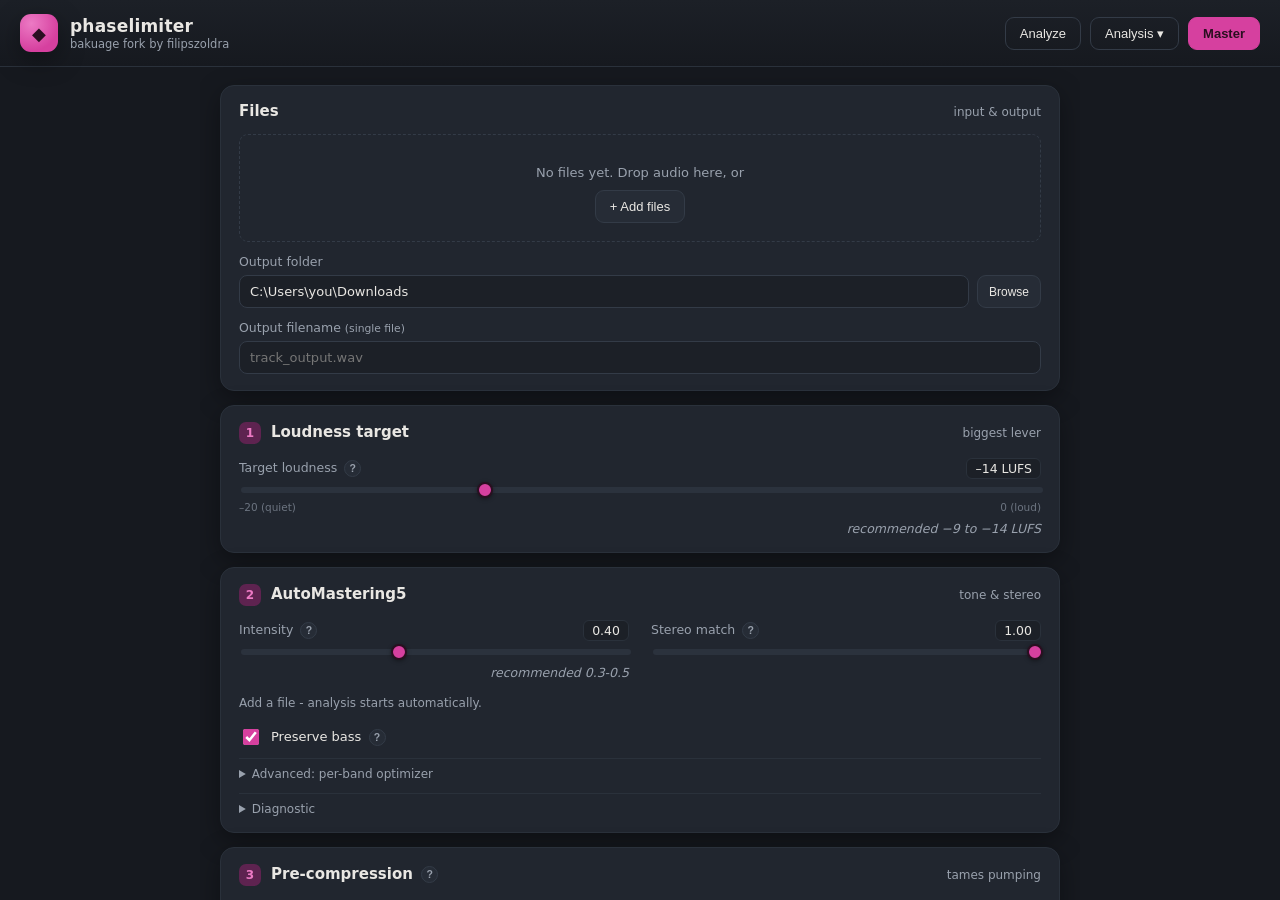
==== web/index.html @ cfd015ad "ui: Faza 6A - analysis EQ in card 2, drawer report, job results, help popovers - Card 2 (AutoMasteri" ====
<!DOCTYPE html>
<html lang="en">
<head>
  <meta charset="utf-8" />
  <meta name="viewport" content="width=device-width, initial-scale=1" />
  <title>phaselimiter</title>
  <link rel="stylesheet" href="app.css" />
</head>
<body>
  <header class="topbar">
    <div class="brand">
      <div class="logo">◆</div>
      <div>
        <h1>phaselimiter</h1>
        <p class="tagline">bakuage fork by filipszoldra</p>
      </div>
    </div>
    <div class="topbar-actions">
      <button id="analyzeBtn" class="btn ghost" title="Analyze a track and suggest settings">Analyze</button>
      <button id="analysisToggle" class="btn ghost">Analysis ▾</button>
      <button id="masterBtn" class="btn primary">Master</button>
    </div>
  </header>

  <div id="progressStrip" class="progress-strip hidden">
    <div class="progress-track"><div id="progressFill" class="progress-fill"></div></div>
    <span id="progressLabel" class="progress-label">Idle</span>
  </div>

  <main class="scroll">

    <!-- FILES -->
    <section class="card">
      <div class="card-head"><h2>Files</h2><span class="muted">input &amp; output</span></div>
      <div id="dropzone" class="dropzone">
        <div id="fileChips" class="chips"></div>
        <p id="dropHint" class="drop-hint">No files yet. Drop audio here, or</p>
        <button id="addFilesBtn" class="btn">+ Add files</button>
      </div>
      <div class="field-row">
        <label class="field grow">
          <span>Output folder</span>
          <div class="input-with-btn">
            <input id="outputDir" type="text" spellcheck="false" />
            <button id="browseDirBtn" class="btn small">Browse</button>
          </div>
        </label>
      </div>
      <div class="field-row">
        <label class="field grow">
          <span>Output filename <em class="muted">(single file)</em></span>
          <input id="outputName" type="text" placeholder="track_output.wav" spellcheck="false" />
        </label>
      </div>
    </section>

    <!-- 1 LOUDNESS -->
    <section class="card">
      <div class="card-head"><span class="step">1</span><h2>Loudness target</h2><span class="muted">biggest lever</span></div>
      <label class="field slider">
        <span class="slider-top"><span>Target loudness <button class="help" type="button" data-help="Integrated loudness the master aims for (LUFS). Louder (toward 0) drives the limiter harder, adding crunch/pumping. -9 to -14 is typical for streaming/club.">?</button></span> <output id="loudnessOut">–14 LUFS</output></span>
        <input id="loudness" type="range" min="-20" max="0" step="0.5" value="-14" />
        <span class="scale"><i>–20 (quiet)</i><i>0 (loud)</i></span>
        <span class="rec-hint">recommended −9 to −14 LUFS</span>
      </label>
    </section>

    <!-- 2 AUTOMASTERING5 -->
    <section class="card">
      <div class="card-head"><span class="step">2</span><h2>AutoMastering5</h2><span class="muted">tone &amp; stereo</span></div>
      <div class="grid2">
        <label class="field slider">
          <span class="slider-top"><span>Intensity <button class="help" type="button" data-help="How strongly AutoMastering5 reshapes tone and dynamics (0-1). Lower = gentler, less coloration. 0.3-0.5 is a good starting point for most music.">?</button></span> <output id="intensityOut">0.40</output></span>
          <input id="intensity" type="range" min="0" max="1" step="0.01" value="0.4" />
          <span class="rec-hint">recommended 0.3-0.5</span>
        </label>
        <label class="field slider">
          <span class="slider-top"><span>Stereo match <button class="help" type="button" data-help="How closely the stereo width matches the reference profile (0-1). 1 = full match, 0 = bypass stereo adjustment.">?</button></span> <output id="stereoOut">1.00</output></span>
          <input id="stereo" type="range" min="0" max="1" step="0.05" value="1" />
        </label>
      </div>

      <div id="analysisProgress" class="bar-indeterminate hidden"></div>
      <div id="analysisBandChart">
        <p class="muted" style="font-size:12px;margin:16px 0">Add a file - analysis starts automatically.</p>
      </div>
      <div id="analysisEqRow" class="hidden" style="margin-top:10px">
        <label class="check">
          <input id="analysisEqEnable" type="checkbox" />
          <span>Enable EQ correction <em class="muted">(applied between automastering &amp; limiter)</em></span>
        </label>
        <p id="analysisEqNote" class="muted" style="font-size:11px;margin:6px 0 0 25px">Blue = your target (drag per band). Red = your track. Applied as static gain after automastering.</p>
      </div>

      <label class="check"><input id="preserveBass" type="checkbox" checked /> <span>Preserve bass <button class="help" type="button" data-help="Applies perceptual weighting that protects low-frequency content from limiter-induced bass reduction. Keep ON for most music.">?</button></span></label>

      <details class="diag eq-adv">
        <summary>Advanced: per-band optimizer</summary>
        <div class="eq-block">
          <div class="eq-head">
            <span>Per-band EQ <em class="muted">drag dots (0-2, 1 = neutral)</em></span>
            <button id="eqReset" class="btn tiny">Reset</button>
          </div>
          <label class="field eq-mode-row">
            <span>Parameter affects</span>
            <select id="eqMode">
              <option value="oba" selected>Ceiling + transform</option>
              <option value="sufit">Ceiling only (limits pumping)</option>
              <option value="transformacja">Transform only (tonal level)</option>
            </select>
          </label>
          <div id="eqCurve"></div>
          <details class="diag">
            <summary>Per-band mode &amp; symmetry</summary>
            <label class="check"><input id="eqTransformSymmetric" type="checkbox" /> <span>Symmetric transform (also scales cuts - lowering may raise a cut band)</span></label>
            <div id="eqBandModes" class="eq-band-modes"></div>
          </details>
        </div>
      </details>

      <details class="diag">
        <summary>Diagnostic</summary>
        <label class="check"><input id="limiterOnly" type="checkbox" /> <span>Limiter only: bypass AutoMastering5 (isolate limiter artifacts)</span></label>
      </details>
    </section>

    <!-- 3 PRE-COMPRESSION -->
    <section class="card">
      <div class="card-head"><span class="step">3</span><h2>Pre-compression <button class="help" type="button" data-help="A gentle compressor applied before the phase limiter. It tames transient peaks early, reducing pumping in the final limiter stage. Higher threshold offset = less compression.">?</button></h2><span class="muted">tames pumping</span></div>
      <label class="check"><input id="precomp" type="checkbox" checked /> <span>Enabled</span></label>
      <div class="grid2">
        <label class="field slider">
          <span class="slider-top">Threshold offset <em class="muted">(above input track loudness)</em> <output id="precompThresholdOut">+6 dB</output></span>
          <input id="precompThreshold" type="range" min="0" max="18" step="0.5" value="6" />
        </label>
        <label class="field slider">
          <span class="slider-top">Window <output id="precompWindowOut">0.20 s</output></span>
          <input id="precompWindow" type="range" min="0.05" max="1" step="0.05" value="0.2" />
        </label>
      </div>
    </section>

    <!-- 4 PHASE LIMITER -->
    <section class="card">
      <div class="card-head"><span class="step">4</span><h2>Phase limiter</h2><span class="muted">the crunch stage</span></div>
      <div class="grid2">
        <label class="field">
          <span>Oversampling</span>
          <select id="oversample">
            <option value="1" selected>1× (fast)</option>
            <option value="2">2×</option>
            <option value="4">4× (cleanest)</option>
          </select>
        </label>
        <label class="field slider">
          <span class="slider-top">Quality (iterations) <output id="qualityOut">100</output></span>
          <input id="quality" type="range" min="40" max="400" step="10" value="100" />
        </label>
      </div>
    </section>

    <!-- 5 CEILING -->
    <section class="card">
      <div class="card-head"><span class="step">5</span><h2>Ceiling</h2><span class="muted">true-peak headroom</span></div>
      <label class="field slider">
        <span class="slider-top"><span>True-peak ceiling <button class="help" type="button" data-help="Maximum allowed true-peak level of the master. -1 dB gives 1 dB of headroom below 0 dBFS, preventing inter-sample clipping during lossy encode (MP3/AAC/streaming).">?</button></span> <output id="ceilingOut">-1.0 dB</output></span>
        <input id="ceiling" type="range" min="-3" max="0" step="0.1" value="-1" />
      </label>
    </section>

    <!-- 6 SECTION-AWARE -->
    <section class="card">
      <div class="card-head"><span class="step">6</span><h2>Section-aware mastering <button class="help" type="button" data-help="Detects quiet sections (intro, outro, breakdowns) and applies a gentler intensity to avoid over-compression in those parts. Uses crossfade to blend back into the main master.">?</button></h2><span class="muted">rescue quiet parts</span></div>
      <label class="check"><input id="sectionEnable" type="checkbox" /> <span>Re-render quiet sections gently</span></label>
      <div id="sectionsChart"></div>
      <div id="secPlayRow" class="sec-play-row hidden">
        <span id="secPlayheadTime" class="muted">Click timeline to place playhead</span>
        <button id="secPlayBtn" class="btn tiny">▶ Play from here</button>
      </div>
      <div id="spectrumPanel"></div>
      <div id="sectionsList"></div>
      <label class="field slider">
        <span class="slider-top">Section intensity <output id="sectionIntensityOut">0.25</output></span>
        <input id="sectionIntensity" type="range" min="0" max="1" step="0.05" value="0.25" />
      </label>
    </section>

    <!-- JOBS -->
    <section class="card">
      <div class="card-head"><h2>Queue</h2><span class="muted">mastering jobs</span></div>
      <div id="jobList" class="job-list"><p class="muted empty">No jobs yet.</p></div>
    </section>

  </main>

  <aside id="analysisDrawer" class="analysis-drawer hidden">
    <div class="drawer-head"><h2>Track analysis</h2><button id="analysisClose" class="btn ghost small">Close</button></div>
    <div id="analysisMetrics" class="ab-metrics hidden"></div>
    <img id="analysisSpectro" class="spectro hidden" alt="Spectrogram" />
  </aside>

  <script src="app.js"></script>
</body>
</html>
---- web/app.css ----
:root {
  --bg: #16191f;
  --bg-2: #1c2027;
  --card: #21262f;
  --card-2: #262c36;
  --line: #333b47;
  --line-soft: #2a313b;
  --text: #e9e7e3;
  --muted: #99a1ad;
  --accent: #d6409f;
  --accent-soft: #ec7ac4;
  --accent-dim: #5e2350;
  --ok: #6bbf73;
  --warn: #e0b341;
  --radius: 14px;
  --radius-sm: 9px;
  --shadow: 0 8px 26px rgba(0, 0, 0, 0.35);
  --font: ui-sans-serif, system-ui, -apple-system, "Segoe UI", Roboto, Helvetica, Arial, sans-serif;
}

* { box-sizing: border-box; }

html, body {
  margin: 0;
  height: 100%;
  background: var(--bg);
  color: var(--text);
  font-family: var(--font);
  font-size: 14px;
  -webkit-font-smoothing: antialiased;
}

body {
  display: flex;
  flex-direction: column;
  width: 100%;
  height: 100vh;
  overflow: hidden;
}

.hidden { display: none !important; }
.muted { color: var(--muted); font-weight: 400; }
em.muted { font-style: normal; font-size: 0.86em; }

/* ---------- top bar ---------- */
.topbar {
  display: flex;
  align-items: center;
  justify-content: space-between;
  padding: 14px 20px;
  background: linear-gradient(180deg, var(--bg-2), var(--bg));
  border-bottom: 1px solid var(--line-soft);
  flex: 0 0 auto;
}
.brand { display: flex; align-items: center; gap: 12px; }
.logo {
  width: 38px; height: 38px; border-radius: 11px;
  display: grid; place-items: center;
  background: radial-gradient(circle at 30% 25%, var(--accent-soft), var(--accent) 70%);
  color: #2a0f20; font-size: 18px; box-shadow: var(--shadow);
}
.brand h1 { margin: 0; font-size: 17px; letter-spacing: 0.2px; }
.tagline { margin: 1px 0 0; font-size: 11.5px; color: var(--muted); }
.topbar-actions { display: flex; gap: 9px; }

/* ---------- buttons ---------- */
.btn {
  appearance: none; border: 1px solid var(--line);
  background: var(--card-2); color: var(--text);
  padding: 8px 14px; border-radius: 9px; font-size: 13px;
  cursor: pointer; transition: background .15s, border-color .15s, transform .05s;
}
.btn:hover { background: #2c333e; border-color: #3c4552; }
.btn:active { transform: translateY(1px); }
.btn.primary { background: var(--accent); border-color: var(--accent); color: #2a0f20; font-weight: 600; }
.btn.primary:hover { background: var(--accent-soft); }
.btn.ghost { background: transparent; }
.btn.small { padding: 6px 11px; font-size: 12px; }
.btn.tiny { padding: 3px 9px; font-size: 11px; }
.btn:disabled { opacity: .5; cursor: default; }

/* ---------- progress strip ---------- */
.progress-strip {
  display: flex; align-items: center; gap: 12px;
  padding: 9px 20px; background: var(--bg-2);
  border-bottom: 1px solid var(--line-soft); flex: 0 0 auto;
}
.progress-track { flex: 1; height: 7px; background: #2b323d; border-radius: 99px; overflow: hidden; }
.progress-fill { height: 100%; width: 0%; border-radius: 99px;
  background: linear-gradient(90deg, var(--accent), var(--accent-soft)); transition: width .25s; }
.progress-label { font-size: 12px; color: var(--muted); min-width: 180px; text-align: right; }

/* ---------- layout ---------- */
.scroll { flex: 1; min-height: 0; overflow-y: auto; padding: 18px 20px 60px;
  display: flex; flex-direction: column; gap: 14px; max-width: 880px; width: 100%; margin: 0 auto; }

.card {
  background: var(--card); border: 1px solid var(--line-soft);
  border-radius: var(--radius); padding: 16px 18px; box-shadow: var(--shadow);
}
.card-head { display: flex; align-items: baseline; gap: 10px; margin-bottom: 14px; }
.card-head h2 { margin: 0; font-size: 15px; font-weight: 600; }
.card-head .muted { font-size: 12px; margin-left: auto; }
.step {
  width: 22px; height: 22px; border-radius: 7px; flex: 0 0 auto;
  display: grid; place-items: center; font-size: 12px; font-weight: 700;
  background: var(--accent-dim); color: var(--accent-soft);
}

/* ---------- fields ---------- */
.field { display: flex; flex-direction: column; gap: 6px; }
.field > span { font-size: 12.5px; color: var(--muted); }
.field.grow { flex: 1; }
.field-row { display: flex; gap: 14px; margin-top: 12px; }
.grid2 { display: grid; grid-template-columns: 1fr 1fr; gap: 16px 22px; }

input[type="text"], select {
  background: var(--bg-2); border: 1px solid var(--line); color: var(--text);
  padding: 8px 10px; border-radius: 8px; font-size: 13px; font-family: var(--font); width: 100%;
}
input[type="text"]:focus, select:focus { outline: none; border-color: var(--accent); }
.input-with-btn { display: flex; gap: 8px; }
.input-with-btn input { flex: 1; }

/* sliders */
.field.slider .slider-top { display: flex; justify-content: space-between; align-items: center; }
.field.slider output { color: var(--text); font-variant-numeric: tabular-nums; font-size: 12.5px;
  background: var(--bg-2); padding: 2px 8px; border-radius: 6px; border: 1px solid var(--line-soft); }
.field.slider .scale { display: flex; justify-content: space-between; font-size: 10.5px; color: #6c7480; }
.field.slider .scale i { font-style: normal; }

input[type="range"] { -webkit-appearance: none; appearance: none; width: 100%; height: 6px;
  background: #2b323d; border-radius: 99px; cursor: pointer; }
input[type="range"]::-webkit-slider-thumb { -webkit-appearance: none; appearance: none;
  width: 16px; height: 16px; border-radius: 50%; background: var(--accent);
  border: 2px solid #2a0f20; box-shadow: 0 1px 4px rgba(0,0,0,.4); }
input[type="range"]::-webkit-slider-thumb:hover { background: var(--accent-soft); }

/* checkbox */
.check { display: flex; align-items: center; gap: 9px; font-size: 13px; margin: 10px 0 2px; cursor: pointer; }
.check input { width: 16px; height: 16px; accent-color: var(--accent); }

details.diag { margin-top: 12px; border-top: 1px solid var(--line-soft); padding-top: 8px; }
details.diag summary { cursor: pointer; color: var(--muted); font-size: 12px; }

/* ---------- files ---------- */
.dropzone { border: 1.5px dashed var(--line); border-radius: var(--radius-sm);
  padding: 18px; text-align: center; transition: border-color .15s, background .15s; }
.dropzone.drag { border-color: var(--accent); background: rgba(214,64,159,.08); }
.drop-hint { color: var(--muted); font-size: 13px; margin: 0 0 10px; }
.chips { display: flex; flex-wrap: wrap; gap: 8px; justify-content: center; margin-bottom: 12px; }
.chip { display: inline-flex; align-items: center; gap: 8px; background: var(--card-2);
  border: 1px solid var(--line); border-radius: 99px; padding: 5px 6px 5px 12px; font-size: 12.5px; }
.chip button { border: none; background: #39414d; color: var(--text); width: 18px; height: 18px;
  border-radius: 50%; cursor: pointer; line-height: 1; font-size: 12px; }
.chip button:hover { background: var(--accent); color: #2a0f20; }

/* ---------- EQ block ---------- */
.eq-block { margin: 16px 0 6px; }
.eq-head { display: flex; justify-content: space-between; align-items: center; font-size: 12.5px; color: var(--muted); margin-bottom: 8px; }

/* EQ target mode (ceiling vs transform) */
.eq-mode-row { flex-direction: row; align-items: center; gap: 10px; margin-bottom: 10px; }
.eq-mode-row > span { flex: 0 0 auto; }
.eq-mode-row select { flex: 1; }
details.eq-adv { margin-top: 10px; }
.eq-band-modes { display: grid; grid-template-columns: repeat(3, 1fr); gap: 6px 12px; margin-top: 10px; }
.eq-band-mode { display: flex; align-items: center; justify-content: space-between; gap: 6px; font-size: 11.5px; color: var(--muted); margin: 0; cursor: default; }
.eq-band-mode > span { flex: 0 0 auto; }
.eq-band-mode select { flex: 1; min-width: 0; padding: 4px 6px; font-size: 11px; }

/* SVG EQ curve */
.eq-svg { display: block; width: 100%; height: auto; overflow: visible; user-select: none; }
.eq-guide { fill: none; stroke: var(--line-soft); stroke-width: 1; }
.eq-neutral { stroke: var(--accent-dim); stroke-dasharray: 5 3; stroke-width: 1.5; }
.eq-area { stroke: none; fill: var(--accent-dim); opacity: 0.4; }
.eq-curve { fill: none; stroke: var(--accent); stroke-width: 2.5; stroke-linejoin: round; stroke-linecap: round; }
.eq-hit { fill: white; fill-opacity: 0; cursor: ns-resize; }
.eq-dot { fill: var(--accent); stroke: #2a0f20; stroke-width: 2; pointer-events: none; }
.eq-dot.active { fill: var(--accent-soft); }
.eq-val { font-size: 10px; text-anchor: middle; dominant-baseline: auto; fill: var(--text);
  font-weight: 600; font-family: var(--font); pointer-events: none; }
.eq-band-label { font-size: 9.5px; text-anchor: middle; dominant-baseline: auto; fill: var(--muted);
  font-family: var(--font); pointer-events: none; }
.eq-hz { font-size: 8.5px; fill: #4a5260; }
.eq-scale { font-size: 9px; text-anchor: start; dominant-baseline: middle; fill: #4a5260;
  font-family: var(--font); pointer-events: none; }

/* ---------- sections chart (Phase D) ---------- */
#sectionsChart { margin: 12px 0; }
.sec-svg { display: block; width: 100%; height: auto; user-select: none; }
.sec-bg { fill: var(--bg-2); }
.sec-placeholder-bg { fill: none; stroke: var(--line); stroke-width: 1; stroke-dasharray: 5 4; }
.sec-guide { fill: none; stroke: var(--line-soft); stroke-width: 1; }
.sec-guide-label { font-size: 9px; text-anchor: end; dominant-baseline: middle; fill: #4a5260; font-family: var(--font); pointer-events: none; }
.sec-time-label { font-size: 9px; text-anchor: middle; dominant-baseline: auto; fill: #4a5260; font-family: var(--font); pointer-events: none; }
.sec-curve { fill: none; stroke: var(--accent); stroke-width: 1.5; opacity: 0.8; }
.sec-shade { fill: var(--accent); opacity: 0.18; pointer-events: none; }
.sec-line { stroke: var(--accent); stroke-width: 1.5; stroke-dasharray: 4 3; pointer-events: none; }
.sec-handle { fill: var(--accent); stroke: #2a0f20; stroke-width: 2; pointer-events: none; }
.sec-handle.active { fill: var(--accent-soft); }
.sec-hit { fill: rgba(0,0,0,0); cursor: ew-resize; }
.sec-empty { font-size: 11px; text-anchor: middle; dominant-baseline: middle; fill: #4a5260; font-family: var(--font); }
.sec-playhead { stroke: #fff; stroke-width: 1.5; opacity: 0.7; pointer-events: none; }

/* ---------- section list ---------- */
.sec-table { width: 100%; border-collapse: collapse; margin-top: 8px; font-size: 12px; }
.sec-table td { padding: 3px 4px; vertical-align: middle; }
.sec-num { color: var(--muted); width: 18px; text-align: right; }
.sec-dur { width: 36px; text-align: right; }
.sec-time-input { background: var(--bg-2); border: 1px solid var(--line); border-radius: 4px; color: var(--text); font-size: 12px; font-family: var(--font); width: 54px; padding: 2px 5px; text-align: center; }
.sec-time-input:focus { outline: none; border-color: var(--accent); }
.sec-play-row { display: flex; align-items: center; gap: 10px; margin-top: 6px; font-size: 12px; }

/* ---------- jobs ---------- */
.job-list { display: flex; flex-direction: column; gap: 9px; }
.job-list .empty { text-align: center; padding: 10px; }
.job { background: var(--card-2); border: 1px solid var(--line-soft); border-radius: var(--radius-sm); padding: 11px 13px; }
.job-top { display: flex; justify-content: space-between; align-items: center; gap: 10px; }
.job-name { font-size: 13px; font-weight: 600; overflow: hidden; text-overflow: ellipsis; white-space: nowrap; }
.job-status { font-size: 11.5px; padding: 2px 9px; border-radius: 99px; background: #333b47; color: var(--muted); flex: 0 0 auto; }
.job-status.processing { background: var(--accent-dim); color: var(--accent-soft); }
.job-status.succeeded { background: rgba(107,191,115,.18); color: var(--ok); }
.job-status.failed { background: rgba(224,90,90,.18); color: #e57373; }
.job-out { font-size: 11px; color: var(--muted); margin: 4px 0 0; overflow: hidden; text-overflow: ellipsis; white-space: nowrap; }
.job-bar { height: 5px; background: #2b323d; border-radius: 99px; overflow: hidden; margin-top: 9px; }
.job-bar > div { height: 100%; width: 0%; background: linear-gradient(90deg, var(--accent), var(--accent-soft)); transition: width .25s; }

/* ---------- analysis band chart ---------- */
.ab-svg { display: block; width: 100%; height: auto; user-select: none; }
.ab-guide { fill: none; stroke: var(--line-soft); stroke-width: 1; }
.ab-scale { font-size: 9px; text-anchor: end; dominant-baseline: middle; fill: #4a5260; font-family: var(--font); pointer-events: none; }
.ab-band-label { font-size: 9px; text-anchor: middle; dominant-baseline: auto; fill: var(--muted); font-family: var(--font); pointer-events: none; }
.ab-curve-input  { fill: none; stroke: #e05555; stroke-width: 2; stroke-linejoin: round; stroke-linecap: round; }
.ab-dot-input    { fill: #e05555; pointer-events: none; }
.ab-curve-target { fill: none; stroke: var(--accent); stroke-width: 2; stroke-linejoin: round; stroke-linecap: round; }
.ab-dot-target   { fill: var(--accent); stroke: #2a0f20; stroke-width: 2; pointer-events: none; }
.ab-dot-target.active { fill: var(--accent-soft); }
.ab-dot-hit      { fill: rgba(0,0,0,0); cursor: ns-resize; }
.ab-delta        { font-size: 9.5px; text-anchor: middle; dominant-baseline: auto; font-weight: 600; font-family: var(--font); pointer-events: none; }
.ab-delta.pos    { fill: var(--accent-soft); }
.ab-delta.neg    { fill: #e05555; }
.ab-metrics { display: flex; gap: 14px; font-size: 12px; margin-bottom: 10px; flex-wrap: wrap; }
.ab-metrics span { color: var(--muted); }
.ab-metrics strong { color: var(--text); }

/* ---------- analysis drawer ---------- */
.analysis-drawer { position: fixed; right: 0; top: 0; bottom: 0; width: 380px; background: var(--bg-2);
  border-left: 1px solid var(--line); padding: 18px; box-shadow: -10px 0 30px rgba(0,0,0,.4); overflow-y: auto; }
.drawer-head { display: flex; justify-content: space-between; align-items: center; margin-bottom: 12px; }
.drawer-head h2 { margin: 0; font-size: 15px; }

/* ---------- help button + popover ---------- */
.help {
  appearance: none; border: 1px solid var(--line); background: var(--card-2); color: var(--muted);
  width: 17px; height: 17px; border-radius: 50%; font-size: 10.5px; font-weight: 700;
  cursor: pointer; padding: 0; line-height: 1; display: inline-flex; align-items: center;
  justify-content: center; vertical-align: middle; margin-left: 3px; flex-shrink: 0;
}
.help:hover { border-color: var(--accent); color: var(--accent); background: var(--accent-dim); }

.help-pop {
  position: fixed; z-index: 9999; max-width: 240px;
  padding: 9px 12px; background: var(--card-2); border: 1px solid var(--line);
  border-radius: 9px; font-size: 12px; color: var(--text);
  box-shadow: 0 4px 18px rgba(0,0,0,.55); line-height: 1.5; pointer-events: none;
}

/* ---------- rec-hint ---------- */
.rec-hint {
  font-size: 10.5px; color: var(--muted); display: block;
  margin-top: 2px; text-align: right; font-style: italic;
}

/* ---------- indeterminate progress bar ---------- */
.bar-indeterminate {
  height: 4px; background: var(--bg-2); border-radius: 99px;
  overflow: hidden; margin-bottom: 10px;
}
.bar-indeterminate::after {
  content: ""; display: block; height: 100%; width: 38%;
  background: linear-gradient(90deg, var(--accent), var(--accent-soft));
  border-radius: 99px; animation: bar-slide 1.2s ease-in-out infinite;
}
@keyframes bar-slide {
  0%   { transform: translateX(-160%); }
  100% { transform: translateX(380%); }
}

/* ---------- job result panel ---------- */
.job-result { margin-top: 10px; padding-top: 10px; border-top: 1px solid var(--line-soft); }
.job-result-head {
  display: flex; align-items: center; gap: 8px; cursor: pointer;
  font-size: 12px; color: var(--muted); user-select: none;
}
.job-result-head:hover { color: var(--text); }
.job-result-toggle { font-size: 10px; }
.job-result-body { margin-top: 8px; }
.job-result-metrics { display: flex; flex-wrap: wrap; gap: 4px 14px; font-size: 12px; }
.job-result-metrics span { color: var(--muted); }
.job-result-metrics strong { color: var(--text); }

/* ---------- spectrogram image ---------- */
.spectro { display: block; width: 100%; border-radius: 6px; margin-top: 10px; }
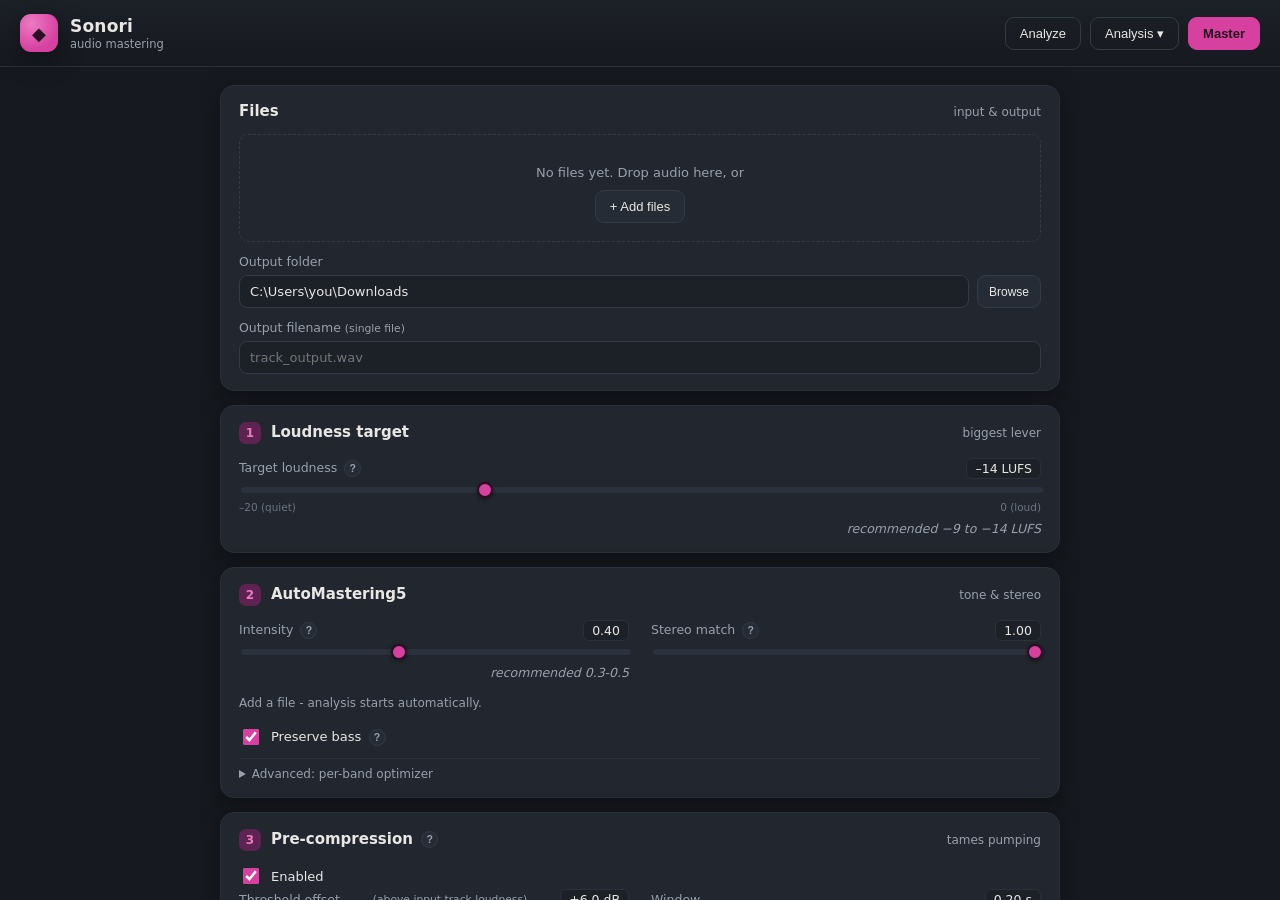
==== commit 2941af2a: "feat: rebrand to Sonori, remove Limiter Only, min-instances 0, favicon, GitHub links - Rebrand: titl" ====
--- a/web/index.html
+++ b/web/index.html
@@ -3,24 +3,32 @@
 <head>
   <meta charset="utf-8" />
   <meta name="viewport" content="width=device-width, initial-scale=1" />
-  <title>phaselimiter</title>
+  <title>Sonori</title>
+  <link rel="icon" type="image/svg+xml" href="/favicon.svg">
+  <meta property="og:title" content="Sonori - audio mastering">
+  <meta property="og:description" content="Upload your track, get a professionally mastered WAV in minutes.">
+  <meta name="twitter:card" content="summary">
   <link rel="stylesheet" href="app.css" />
 </head>
+<input id="fileInput" type="file" multiple accept="audio/*,.wav,.mp3,.flac,.aac,.m4a,.ogg,.aiff,.aif" style="display:none">
 <body>
   <header class="topbar">
     <div class="brand">
       <div class="logo">◆</div>
       <div>
-        <h1>phaselimiter</h1>
-        <p class="tagline">bakuage fork by filipszoldra</p>
+        <h1>Sonori</h1>
+        <p class="tagline">audio mastering</p>
       </div>
     </div>
     <div class="topbar-actions">
+      <a id="docsLink" href="/docs/" class="btn ghost" target="_blank" title="Documentation" style="display:none">Docs</a>
       <button id="analyzeBtn" class="btn ghost" title="Analyze a track and suggest settings">Analyze</button>
       <button id="analysisToggle" class="btn ghost">Analysis ▾</button>
       <button id="masterBtn" class="btn primary">Master</button>
     </div>
   </header>
+
+  <div id="analysisProgress" class="bar-indeterminate analysis-progress-top hidden"></div>
 
   <div id="progressStrip" class="progress-strip hidden">
     <div class="progress-track"><div id="progressFill" class="progress-fill"></div></div>
@@ -80,7 +88,6 @@
         </label>
       </div>
 
-      <div id="analysisProgress" class="bar-indeterminate hidden"></div>
       <div id="analysisBandChart">
         <p class="muted" style="font-size:12px;margin:16px 0">Add a file - analysis starts automatically.</p>
       </div>
@@ -89,7 +96,7 @@
           <input id="analysisEqEnable" type="checkbox" />
           <span>Enable EQ correction <em class="muted">(applied between automastering &amp; limiter)</em></span>
         </label>
-        <p id="analysisEqNote" class="muted" style="font-size:11px;margin:6px 0 0 25px">Blue = your target (drag per band). Red = your track. Applied as static gain after automastering.</p>
+        <p id="analysisEqNote" class="muted" style="font-size:11px;margin:6px 0 0 25px">Red = your track. Drag the pink curve per band (up to +/-12 dB) to set your EQ move. The dashed red curve and red fill show the predicted result (your move scaled by intensity, capped at +/-6 dB).</p>
       </div>
 
       <label class="check"><input id="preserveBass" type="checkbox" checked /> <span>Preserve bass <button class="help" type="button" data-help="Applies perceptual weighting that protects low-frequency content from limiter-induced bass reduction. Keep ON for most music.">?</button></span></label>
@@ -98,7 +105,7 @@
         <summary>Advanced: per-band optimizer</summary>
         <div class="eq-block">
           <div class="eq-head">
-            <span>Per-band EQ <em class="muted">drag dots (0-2, 1 = neutral)</em></span>
+            <span>Per-band EQ <em class="muted">drag dots (0-2, 1 = neutral)</em> <button class="help" type="button" data-help="Each dot scales AutoMastering5 per frequency band. Above 1 = allow more processing in that band; below 1 = restrict it. Ceiling mode limits pumping; Transform mode adjusts tonal level. Double-click a dot to reset it.">?</button></span>
             <button id="eqReset" class="btn tiny">Reset</button>
           </div>
           <label class="field eq-mode-row">
@@ -118,10 +125,6 @@
         </div>
       </details>
 
-      <details class="diag">
-        <summary>Diagnostic</summary>
-        <label class="check"><input id="limiterOnly" type="checkbox" /> <span>Limiter only: bypass AutoMastering5 (isolate limiter artifacts)</span></label>
-      </details>
     </section>
 
     <!-- 3 PRE-COMPRESSION -->
@@ -142,7 +145,7 @@
 
     <!-- 4 PHASE LIMITER -->
     <section class="card">
-      <div class="card-head"><span class="step">4</span><h2>Phase limiter</h2><span class="muted">the crunch stage</span></div>
+      <div class="card-head"><span class="step">4</span><h2>Phase limiter <button class="help" type="button" data-help="Iterative FFT optimizer that limits peaks with minimal audible error. More iterations = fewer artifacts but slower. Oversampling reduces aliasing at cost of CPU/RAM. Raise quality to 200-400 for a final master.">?</button></h2><span class="muted">the crunch stage</span></div>
       <div class="grid2">
         <label class="field">
           <span>Oversampling</span>
@@ -170,9 +173,13 @@
 
     <!-- 6 SECTION-AWARE -->
     <section class="card">
-      <div class="card-head"><span class="step">6</span><h2>Section-aware mastering <button class="help" type="button" data-help="Detects quiet sections (intro, outro, breakdowns) and applies a gentler intensity to avoid over-compression in those parts. Uses crossfade to blend back into the main master.">?</button></h2><span class="muted">rescue quiet parts</span></div>
-      <label class="check"><input id="sectionEnable" type="checkbox" /> <span>Re-render quiet sections gently</span></label>
+      <div class="card-head"><span class="step">6</span><h2>Section-aware mastering <button class="help" type="button" data-help="In marked sections, the AutoMastering5 result is blended toward the dry (unprocessed) signal. Section intensity sets blend strength: 0 = fully dry, 1 = full processing. A 1s raised-cosine ramp at each boundary prevents clicks.">?</button></h2><span class="muted">blend quiet parts</span></div>
+      <label class="check"><input id="sectionEnable" type="checkbox" /> <span>Blend quiet sections toward dry signal</span></label>
       <div id="sectionsChart"></div>
+      <div id="secAddRow" class="sec-add-row hidden">
+        <button id="addSectionBtn" class="btn tiny">+ Draw section</button>
+        <span id="addSectionHint" class="muted"></span>
+      </div>
       <div id="secPlayRow" class="sec-play-row hidden">
         <span id="secPlayheadTime" class="muted">Click timeline to place playhead</span>
         <button id="secPlayBtn" class="btn tiny">▶ Play from here</button>
@@ -180,8 +187,8 @@
       <div id="spectrumPanel"></div>
       <div id="sectionsList"></div>
       <label class="field slider">
-        <span class="slider-top">Section intensity <output id="sectionIntensityOut">0.25</output></span>
-        <input id="sectionIntensity" type="range" min="0" max="1" step="0.05" value="0.25" />
+        <span class="slider-top">Section intensity <output id="sectionIntensityOut">0.75</output></span>
+        <input id="sectionIntensity" type="range" min="0" max="1" step="0.05" value="0.75" />
       </label>
     </section>
 
@@ -196,8 +203,13 @@
   <aside id="analysisDrawer" class="analysis-drawer hidden">
     <div class="drawer-head"><h2>Track analysis</h2><button id="analysisClose" class="btn ghost small">Close</button></div>
     <div id="analysisMetrics" class="ab-metrics hidden"></div>
-    <img id="analysisSpectro" class="spectro hidden" alt="Spectrogram" />
+    <div id="analysisSpectro" class="hidden"></div>
   </aside>
+
+  <div id="spectroLightbox" class="hidden">
+    <button id="spectroLightboxClose" type="button" aria-label="Close">×</button>
+    <div id="spectroLightboxContent"></div>
+  </div>
 
   <script src="app.js"></script>
 </body>
--- a/web/app.css
+++ b/web/app.css
@@ -172,9 +172,9 @@
 /* SVG EQ curve */
 .eq-svg { display: block; width: 100%; height: auto; overflow: visible; user-select: none; }
 .eq-guide { fill: none; stroke: var(--line-soft); stroke-width: 1; }
-.eq-neutral { stroke: var(--accent-dim); stroke-dasharray: 5 3; stroke-width: 1.5; }
+.eq-neutral { stroke: var(--muted); stroke-dasharray: 4 3; stroke-width: 1.5; opacity: 0.5; }
 .eq-area { stroke: none; fill: var(--accent-dim); opacity: 0.4; }
-.eq-curve { fill: none; stroke: var(--accent); stroke-width: 2.5; stroke-linejoin: round; stroke-linecap: round; }
+.eq-curve { fill: none; stroke: var(--accent); stroke-width: 2; stroke-linejoin: round; stroke-linecap: round; }
 .eq-hit { fill: white; fill-opacity: 0; cursor: ns-resize; }
 .eq-dot { fill: var(--accent); stroke: #2a0f20; stroke-width: 2; pointer-events: none; }
 .eq-dot.active { fill: var(--accent-soft); }
@@ -211,6 +211,9 @@
 .sec-time-input { background: var(--bg-2); border: 1px solid var(--line); border-radius: 4px; color: var(--text); font-size: 12px; font-family: var(--font); width: 54px; padding: 2px 5px; text-align: center; }
 .sec-time-input:focus { outline: none; border-color: var(--accent); }
 .sec-play-row { display: flex; align-items: center; gap: 10px; margin-top: 6px; font-size: 12px; }
+.sec-add-row { display: flex; align-items: center; gap: 8px; margin-top: 6px; font-size: 11px; }
+.sec-svg.draw-mode { cursor: crosshair; }
+.sec-drawing { fill: var(--accent); opacity: 0.35; }
 
 /* ---------- jobs ---------- */
 .job-list { display: flex; flex-direction: column; gap: 9px; }
@@ -223,6 +226,9 @@
 .job-status.succeeded { background: rgba(107,191,115,.18); color: var(--ok); }
 .job-status.failed { background: rgba(224,90,90,.18); color: #e57373; }
 .job-out { font-size: 11px; color: var(--muted); margin: 4px 0 0; overflow: hidden; text-overflow: ellipsis; white-space: nowrap; }
+.job-out-failed { white-space: pre-wrap; overflow: visible; max-height: 6em; overflow-y: auto; text-overflow: unset; }
+.job-download-link { color: var(--accent-soft); text-decoration: none; font-weight: 500; }
+.job-download-link:hover { color: var(--accent); text-decoration: underline; }
 .job-bar { height: 5px; background: #2b323d; border-radius: 99px; overflow: hidden; margin-top: 9px; }
 .job-bar > div { height: 100%; width: 0%; background: linear-gradient(90deg, var(--accent), var(--accent-soft)); transition: width .25s; }
 
@@ -231,22 +237,29 @@
 .ab-guide { fill: none; stroke: var(--line-soft); stroke-width: 1; }
 .ab-scale { font-size: 9px; text-anchor: end; dominant-baseline: middle; fill: #4a5260; font-family: var(--font); pointer-events: none; }
 .ab-band-label { font-size: 9px; text-anchor: middle; dominant-baseline: auto; fill: var(--muted); font-family: var(--font); pointer-events: none; }
-.ab-curve-input  { fill: none; stroke: #e05555; stroke-width: 2; stroke-linejoin: round; stroke-linecap: round; }
+.ab-band-hz { font-size: 7.5px; text-anchor: middle; dominant-baseline: auto; fill: #4a5260; font-family: var(--font); pointer-events: none; }
+.ab-curve-input  { fill: none; stroke: #e05555; stroke-width: 1.5; stroke-linejoin: round; stroke-linecap: round; }
 .ab-dot-input    { fill: #e05555; pointer-events: none; }
-.ab-curve-target { fill: none; stroke: var(--accent); stroke-width: 2; stroke-linejoin: round; stroke-linecap: round; }
-.ab-dot-target   { fill: var(--accent); stroke: #2a0f20; stroke-width: 2; pointer-events: none; }
+.ab-curve-target { fill: none; stroke: var(--accent); stroke-width: 1.5; stroke-linejoin: round; stroke-linecap: round; }
+.ab-curve-predict { fill: none; stroke: #e05555; stroke-width: 1.5; stroke-dasharray: 5 3; stroke-linejoin: round; stroke-linecap: round; pointer-events: none; }
+.ab-predict-fill { stroke: none; fill: #e05555; opacity: 0.2; pointer-events: none; }
+.ab-dot-target   { fill: var(--accent); stroke: #2a0f20; stroke-width: 1.5; pointer-events: none; }
 .ab-dot-target.active { fill: var(--accent-soft); }
 .ab-dot-hit      { fill: rgba(0,0,0,0); cursor: ns-resize; }
-.ab-delta        { font-size: 9.5px; text-anchor: middle; dominant-baseline: auto; font-weight: 600; font-family: var(--font); pointer-events: none; }
+.ab-delta        { font-size: 8.5px; text-anchor: middle; dominant-baseline: auto; font-weight: 600; font-family: var(--font); pointer-events: none; }
 .ab-delta.pos    { fill: var(--accent-soft); }
 .ab-delta.neg    { fill: #e05555; }
-.ab-metrics { display: flex; gap: 14px; font-size: 12px; margin-bottom: 10px; flex-wrap: wrap; }
+.ab-metrics { display: flex; flex-direction: column; gap: 5px; font-size: 12px; margin-bottom: 10px; }
+.ab-metrics .metric-row { display: flex; justify-content: space-between; gap: 12px; }
 .ab-metrics span { color: var(--muted); }
 .ab-metrics strong { color: var(--text); }
 
+.analysis-loading-note { color: var(--muted); font-size: 12px; font-style: italic; padding: 8px 0; }
+
 /* ---------- analysis drawer ---------- */
+.analysis-backdrop { position: fixed; inset: 0; z-index: 9; background: transparent; }
 .analysis-drawer { position: fixed; right: 0; top: 0; bottom: 0; width: 380px; background: var(--bg-2);
-  border-left: 1px solid var(--line); padding: 18px; box-shadow: -10px 0 30px rgba(0,0,0,.4); overflow-y: auto; }
+  border-left: 1px solid var(--line); padding: 18px; box-shadow: -10px 0 30px rgba(0,0,0,.4); overflow-y: auto; z-index: 10; }
 .drawer-head { display: flex; justify-content: space-between; align-items: center; margin-bottom: 12px; }
 .drawer-head h2 { margin: 0; font-size: 15px; }
 
@@ -277,6 +290,10 @@
   height: 4px; background: var(--bg-2); border-radius: 99px;
   overflow: hidden; margin-bottom: 10px;
 }
+/* Analysis progress as a thin full-width strip at the very top of the window */
+.analysis-progress-top {
+  margin-bottom: 0; border-radius: 0; height: 3px; flex: 0 0 auto;
+}
 .bar-indeterminate::after {
   content: ""; display: block; height: 100%; width: 38%;
   background: linear-gradient(90deg, var(--accent), var(--accent-soft));
@@ -286,6 +303,66 @@
   0%   { transform: translateX(-160%); }
   100% { transform: translateX(380%); }
 }
+
+/* ---------- A/B audio player ---------- */
+.abp {
+  padding: 8px 12px 7px;
+  background: var(--card-2);
+  border-radius: 7px;
+  margin: 8px 0 6px;
+}
+.abp-controls {
+  display: flex;
+  align-items: center;
+  gap: 7px;
+}
+.abp-sel {
+  display: flex;
+  border: 1px solid var(--line);
+  border-radius: 5px;
+  overflow: hidden;
+  flex-shrink: 0;
+}
+.abp-sel-btn {
+  appearance: none;
+  border: none;
+  background: transparent;
+  color: var(--muted);
+  cursor: pointer;
+  padding: 3px 9px;
+  font-size: 11px;
+  transition: background .12s, color .12s;
+}
+.abp-sel-btn.active { background: var(--accent); color: #fff; }
+.abp-sel-btn:not(.active):hover { background: var(--card); color: var(--text); }
+.abp-play {
+  appearance: none;
+  border: none;
+  background: var(--accent);
+  color: #fff;
+  width: 26px;
+  height: 26px;
+  border-radius: 50%;
+  cursor: pointer;
+  font-size: 12px;
+  flex-shrink: 0;
+  display: flex;
+  align-items: center;
+  justify-content: center;
+  transition: background .12s;
+}
+.abp-play:hover { background: var(--accent-soft); }
+.abp-seek { flex: 1; min-width: 0; height: 4px; accent-color: var(--accent); cursor: pointer; }
+.abp-time { font-size: 11px; color: var(--muted); white-space: nowrap; min-width: 76px; text-align: right; }
+.abp-norm-row {
+  display: flex;
+  align-items: center;
+  gap: 5px;
+  margin-top: 6px;
+  cursor: pointer;
+}
+.abp-norm-chk { accent-color: var(--accent); cursor: pointer; }
+.abp-norm-label { font-size: 10px; color: var(--muted); }
 
 /* ---------- job result panel ---------- */
 .job-result { margin-top: 10px; padding-top: 10px; border-top: 1px solid var(--line-soft); }
@@ -300,5 +377,65 @@
 .job-result-metrics span { color: var(--muted); }
 .job-result-metrics strong { color: var(--text); }
 
-/* ---------- spectrogram image ---------- */
-.spectro { display: block; width: 100%; border-radius: 6px; margin-top: 10px; }
+/* job comparison table */
+.jr-metrics { border-collapse: collapse; font-size: 11px; width: 100%; margin-bottom: 6px; }
+.jr-metrics th { color: var(--muted); font-weight: 600; font-size: 10px; text-transform: uppercase; letter-spacing: 0.05em; padding: 0 6px 4px 0; text-align: left; }
+.jr-metrics td { padding: 1px 6px 1px 0; }
+.jr-col-in  { color: #e05555; }
+.jr-col-out { color: var(--accent); }
+.jr-label   { color: var(--muted); }
+.jr-val-in  { color: #e05555; font-weight: 600; }
+.jr-val-out { color: var(--accent); font-weight: 600; }
+.jr-delta   { font-size: 10px; }
+.jr-delta.pos { color: #7ec87e; }
+.jr-delta.neg { color: #e08555; }
+.jr-chart-section { margin-top: 8px; }
+.jr-chart-label { font-size: 10px; color: var(--muted); text-transform: uppercase; letter-spacing: 0.05em; display: block; margin-bottom: 2px; }
+.jr-spectro-wrap { margin-top: 8px; }
+.jr-spectro-label { font-size: 10px; color: var(--muted); display: block; margin-bottom: 2px; }
+.jr-spectro-pair { display: grid; grid-template-columns: 1fr 1fr; gap: 8px; align-items: start; }
+.jr-spectro-pair .spectro-body .spectro { height: 120px; }
+@media (max-width: 520px) { .jr-spectro-pair { grid-template-columns: 1fr; } }
+.jr-curve-out  { fill: none; stroke: #4ecdc4; stroke-width: 1.5; stroke-linejoin: round; stroke-linecap: round; }
+.jr-dot-out    { fill: #4ecdc4; pointer-events: none; }
+.jr-loud-in    { fill: none; stroke: #e05555; stroke-width: 1; opacity: 0.6; stroke-linejoin: round; }
+.jr-loud-out   { fill: none; stroke: var(--accent); stroke-width: 1.5; stroke-linejoin: round; }
+
+/* ---------- spectrogram figure (image + axis labels) ---------- */
+.spectro { display: block; width: 100%; border-radius: 6px; }
+.spectro-fig { margin: 8px 0 0; }
+.spectro-head { display: flex; align-items: center; gap: 6px; font-size: 10px; color: var(--muted);
+  text-transform: uppercase; letter-spacing: 0.05em; margin-bottom: 3px; }
+.spectro-body { display: flex; align-items: stretch; gap: 4px; }
+.spectro-yaxis { display: flex; flex-direction: column; justify-content: space-between;
+  font-size: 8px; color: #4a5260; text-align: right; padding: 1px 0; flex: 0 0 auto; min-width: 22px; }
+.spectro-body .spectro { flex: 1 1 auto; height: 150px; object-fit: fill; }
+.spectro-xaxis { display: flex; justify-content: space-between; font-size: 8px; color: #4a5260;
+  margin: 2px 0 0 26px; }
+.spectro-xaxis span:nth-child(2) { color: var(--muted); }
+/* drawer spectrogram a bit taller */
+#analysisSpectro .spectro-body .spectro { height: 170px; }
+.spectro-body .spectro { cursor: zoom-in; }
+.spectro-zoom { margin-left: auto; background: none; border: 1px solid var(--line); color: var(--muted);
+  border-radius: 5px; font-size: 12px; line-height: 1; padding: 2px 6px; cursor: pointer; }
+.spectro-zoom:hover { color: var(--text); border-color: var(--muted); }
+
+/* full-window spectrogram lightbox */
+#spectroLightbox { position: fixed; inset: 0; z-index: 1000; display: flex; flex-direction: column;
+  align-items: center; justify-content: center; background: rgba(0,0,0,.85);
+  padding: 48px 32px 32px; cursor: zoom-out; }
+#spectroLightbox.hidden { display: none; }
+#spectroLightboxContent { display: flex; flex-direction: column; max-width: calc(100vw - 64px);
+  max-height: calc(100vh - 80px); cursor: default; }
+.lb-body { display: flex; align-items: stretch; gap: 6px; flex: 1 1 auto; min-height: 0; }
+.lb-yaxis { display: flex; flex-direction: column; justify-content: space-between;
+  font-size: 9px; color: #9aa; text-align: right; padding: 1px 0; flex: 0 0 auto; min-width: 28px; }
+.lb-img { display: block; max-width: 100%; max-height: calc(100vh - 120px);
+  object-fit: fill; border-radius: 6px; box-shadow: 0 10px 40px rgba(0,0,0,.6); flex: 1 1 auto; }
+.lb-xaxis { display: flex; justify-content: space-between; font-size: 9px; color: #9aa;
+  margin: 3px 0 0 34px; }
+.lb-xaxis span:nth-child(2) { color: #778; }
+#spectroLightboxClose { position: absolute; top: 12px; right: 20px; width: 36px; height: 36px;
+  border-radius: 50%; border: 1px solid var(--line); background: var(--bg-2); color: var(--text);
+  font-size: 20px; line-height: 1; cursor: pointer; }
+#spectroLightboxClose:hover { background: var(--bg-1); }
